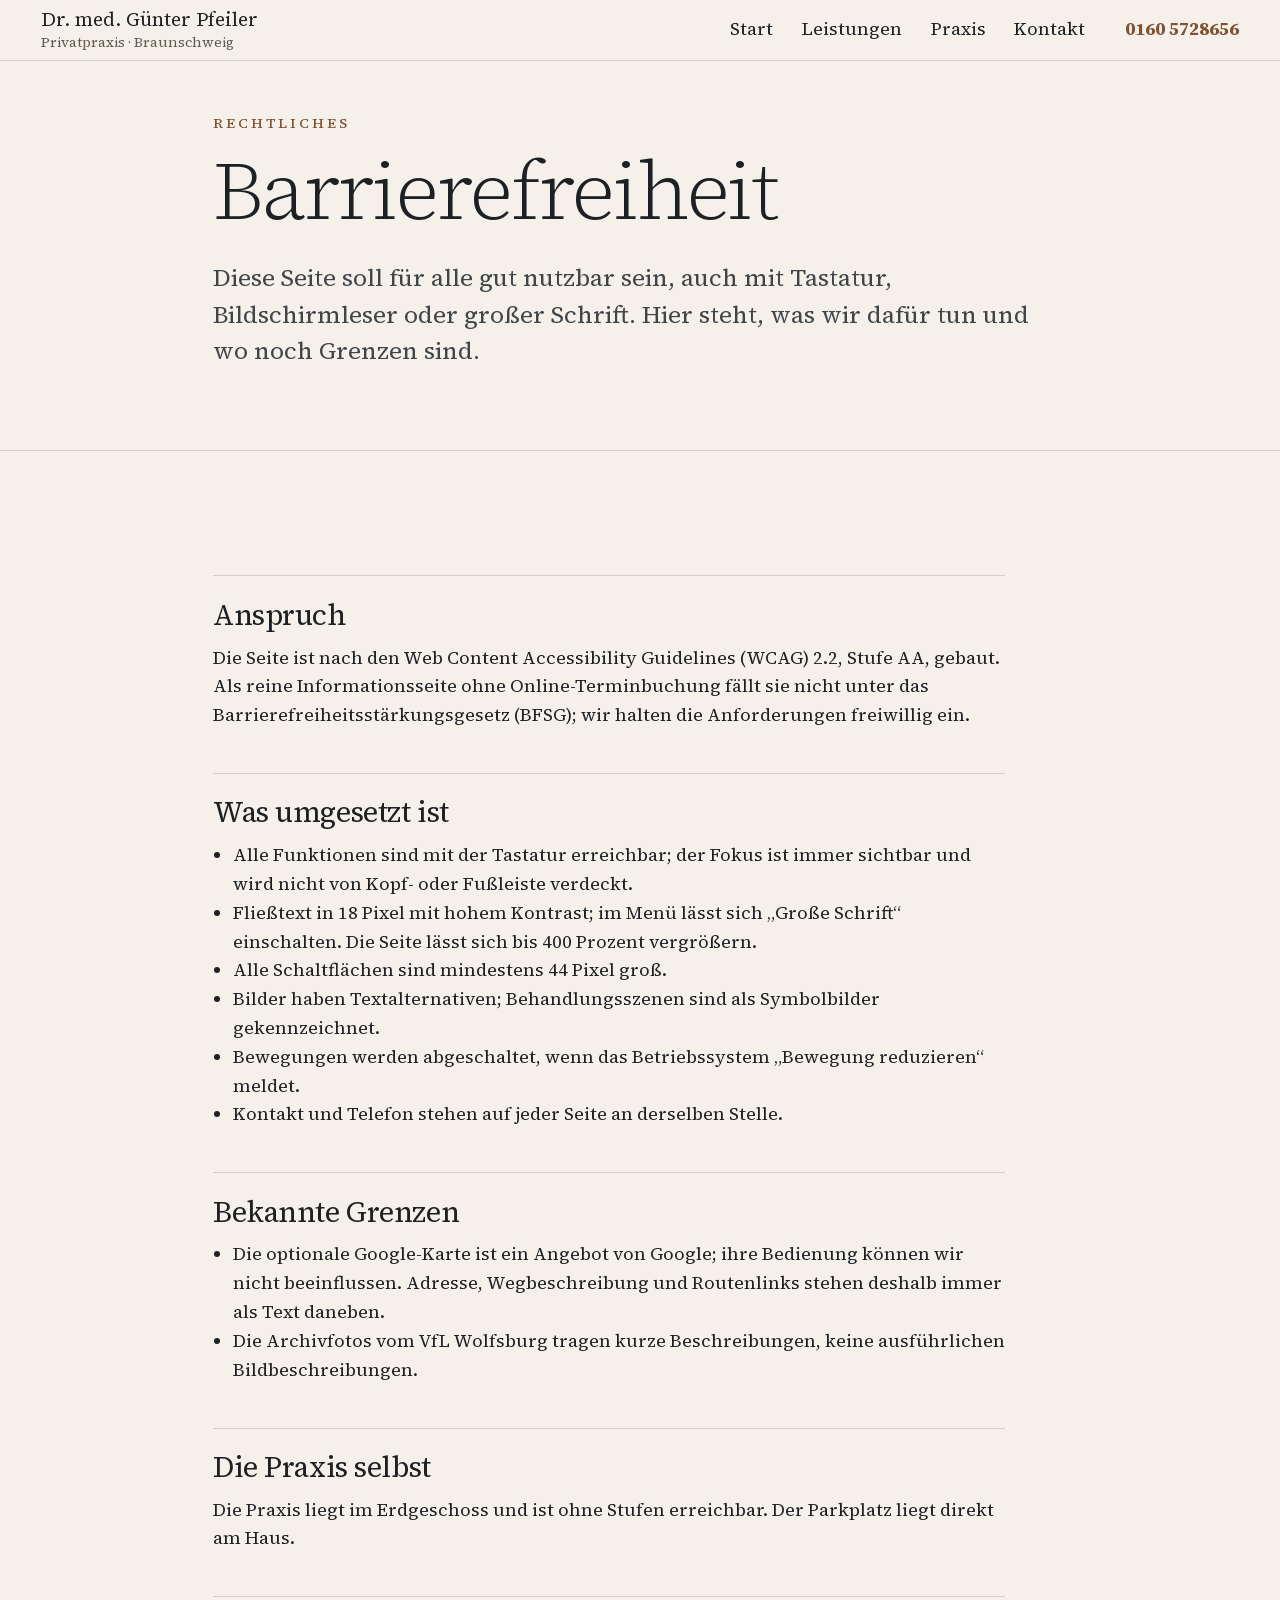
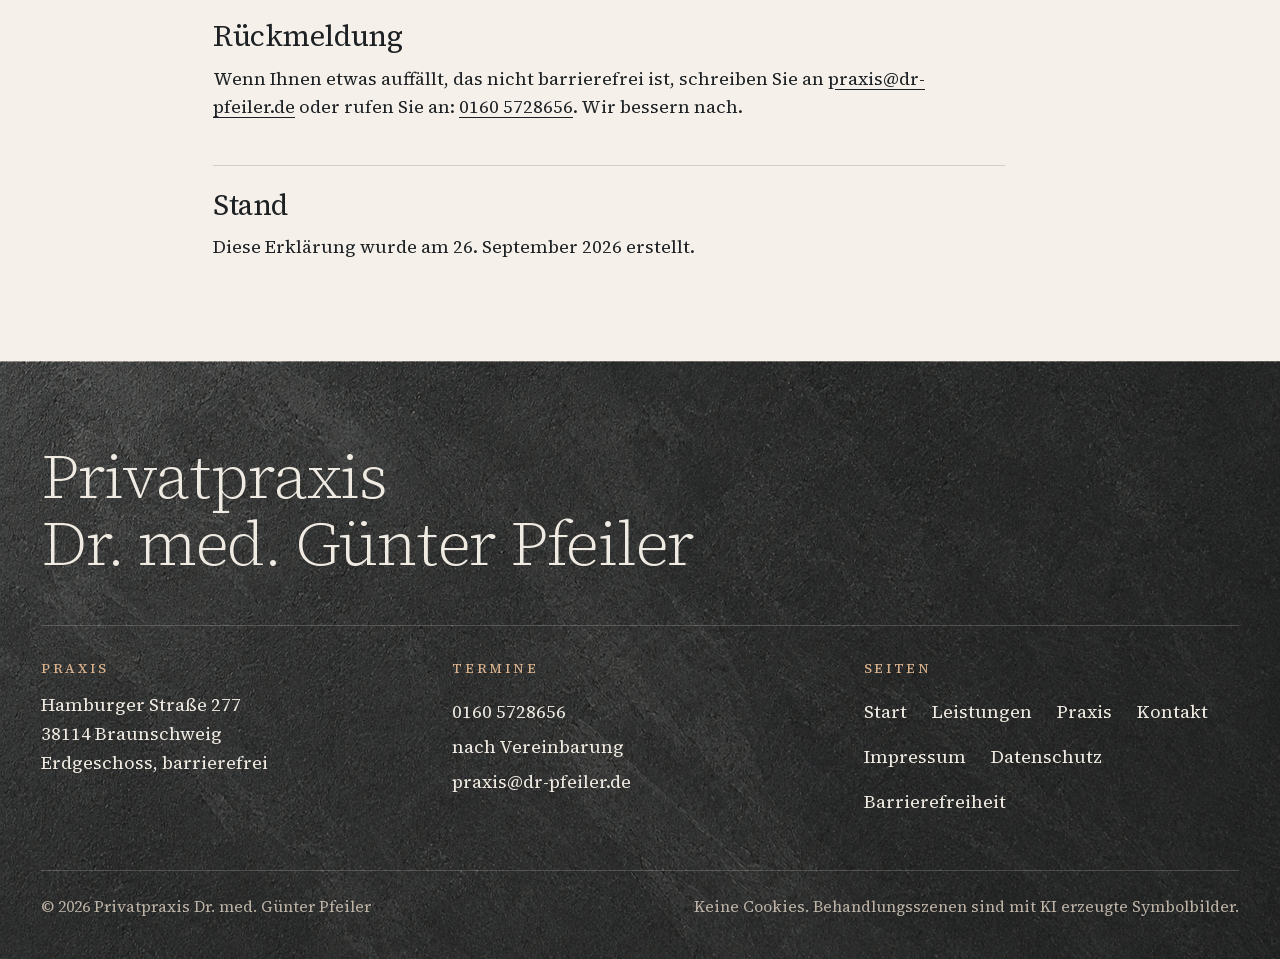
==== barrierefreiheit.html @ a3410ec6 "Entwurf Stand 27.09.2026" ====
<!DOCTYPE html>
<html lang="de">
<head>
<meta charset="utf-8">
<meta name="viewport" content="width=device-width, initial-scale=1, viewport-fit=cover">
<title>Barrierefreiheit — Dr. med. Günter Pfeiler</title>
<meta name="description" content="Erklärung zur Barrierefreiheit der Website der Privatpraxis Dr. med. Günter Pfeiler.">
<meta name="robots" content="noindex, nofollow"><!-- ENTWURF: vor dem Livegang entfernen -->
<meta name="theme-color" content="#f5f1ea">
<link rel="preload" href="assets/fonts/source-serif-4.woff2" as="font" type="font/woff2" crossorigin>
<link rel="stylesheet" href="assets/css/edel.css?v=28">
<script>document.documentElement.className+=" js";try{if(localStorage.getItem("pfeiler-gross")==="1")document.documentElement.classList.add("gross")}catch(e){}</script>
<link rel="icon" href="data:image/svg+xml,%3Csvg xmlns='http://www.w3.org/2000/svg' viewBox='0 0 32 32'%3E%3Crect width='32' height='32' rx='6' fill='%231d2124'/%3E%3Ctext x='16' y='22' font-family='Georgia,serif' font-size='17' fill='%23f5f1ea' text-anchor='middle'%3EP%3C/text%3E%3C/svg%3E">
</head>
<body>
<a class="skip" href="#inhalt">Zum Inhalt springen</a>

<header class="kopf">
  <div class="wrap">
    <a class="marke" href="index.html"><span class="marke-text"><span class="titel-kurz">Dr. med. </span>Günter Pfeiler<small>Privatpraxis · Braunschweig</small></span></a>
    <nav class="nav" aria-label="Hauptmenü">
<a href="index.html">Start</a>
<a href="leistungen.html">Leistungen</a>
<a href="praxis.html">Praxis</a>
<a href="kontakt.html">Kontakt</a>
<a class="nav-tel" href="tel:+491605728656">0160 5728656</a>
    </nav>
    <a class="kopf-tel" href="tel:+491605728656" aria-label="Anrufen: 0160 5728656"><svg viewBox="0 0 24 24" fill="none" stroke="currentColor" stroke-width="1.7" stroke-linecap="round" stroke-linejoin="round" aria-hidden="true"><path d="M5 4h4l2 5-2.5 1.5a11 11 0 0 0 5 5L15 13l5 2v4a2 2 0 0 1-2 2A16 16 0 0 1 3 6a2 2 0 0 1 2-2Z"/></svg></a>
    <button class="menue" type="button" aria-expanded="false" aria-controls="menue">Menü <i aria-hidden="true"></i></button>
  </div>
</header>
<nav class="menue-flaeche" id="menue" aria-label="Menü">
<a href="index.html">Start</a>
<a href="leistungen.html">Leistungen</a>
<a href="praxis.html">Praxis</a>
<a href="kontakt.html">Kontakt</a>
<a class="menue-tel" href="tel:+491605728656"><svg viewBox="0 0 24 24" fill="none" stroke="currentColor" stroke-width="1.7" stroke-linecap="round" stroke-linejoin="round" aria-hidden="true"><path d="M5 4h4l2 5-2.5 1.5a11 11 0 0 0 5 5L15 13l5 2v4a2 2 0 0 1-2 2A16 16 0 0 1 3 6a2 2 0 0 1 2-2Z"/></svg> Termin: 0160 5728656</a>
  <div class="menue-fuss">
    <button class="schrift" type="button" aria-pressed="false"><span class="a1" aria-hidden="true">A</span><span class="a2" aria-hidden="true">A</span> Große Schrift</button>
<a href="impressum.html">Impressum</a>
<a href="datenschutz.html">Datenschutz</a>
<a href="barrierefreiheit.html" aria-current="page">Barrierefreiheit</a>
  </div>
</nav>

<main id="inhalt" tabindex="-1">

  <section class="seitenkopf">
    <div class="wrap text">
      <p class="kicker">Rechtliches</p>
      <h1>Barrierefreiheit</h1>
      <p class="lead">Diese Seite soll für alle gut nutzbar sein, auch mit Tastatur, Bildschirmleser oder großer Schrift. Hier steht, was wir dafür tun und wo noch Grenzen sind.</p>
    </div>
  </section>
  <section class="abschnitt abschnitt--klein">
    <div class="wrap text">
      <div class="sachtext">
        <h2>Anspruch</h2>
        <p>Die Seite ist nach den Web Content Accessibility Guidelines (WCAG) 2.2, Stufe AA, gebaut. Als reine Informationsseite ohne Online-Terminbuchung fällt sie nicht unter das Barrierefreiheitsstärkungsgesetz (BFSG); wir halten die Anforderungen freiwillig ein.</p>
        <h2>Was umgesetzt ist</h2>
        <ul>
          <li>Alle Funktionen sind mit der Tastatur erreichbar; der Fokus ist immer sichtbar und wird nicht von Kopf- oder Fußleiste verdeckt.</li>
          <li>Fließtext in 18 Pixel mit hohem Kontrast; im Menü lässt sich „Große Schrift“ einschalten. Die Seite lässt sich bis 400 Prozent vergrößern.</li>
          <li>Alle Schaltflächen sind mindestens 44 Pixel groß.</li>
          <li>Bilder haben Textalternativen; Behandlungsszenen sind als Symbolbilder gekennzeichnet.</li>
          <li>Bewegungen werden abgeschaltet, wenn das Betriebssystem „Bewegung reduzieren“ meldet.</li>
          <li>Kontakt und Telefon stehen auf jeder Seite an derselben Stelle.</li>
        </ul>
        <h2>Bekannte Grenzen</h2>
        <ul>
          <li>Die optionale Google-Karte ist ein Angebot von Google; ihre Bedienung können wir nicht beeinflussen. Adresse, Wegbeschreibung und Routenlinks stehen deshalb immer als Text daneben.</li>
          <li>Die Archivfotos vom VfL Wolfsburg tragen kurze Beschreibungen, keine ausführlichen Bildbeschreibungen.</li>
        </ul>
        <h2>Die Praxis selbst</h2>
        <p>Die Praxis liegt im Erdgeschoss und ist ohne Stufen erreichbar. Der Parkplatz liegt direkt am Haus.</p>
        <h2>Rückmeldung</h2>
        <p>Wenn Ihnen etwas auffällt, das nicht barrierefrei ist, schreiben Sie an <a href="mailto:praxis@dr-pfeiler.de">praxis@dr-pfeiler.de</a> oder rufen Sie an: <a href="tel:+491605728656">0160 5728656</a>. Wir bessern nach.</p>
        <h2>Stand</h2>
        <p>Diese Erklärung wurde am 26. September 2026 erstellt.</p>
      </div>
    </div>
  </section>
</main>

<footer class="fuss" data-ruf-ende>
  <div class="wrap">
    <p class="gross">Privatpraxis<br>Dr. med. Günter Pfeiler</p>
    <div class="fuss-raster">
      <div><small>Praxis</small><address>Hamburger Straße 277<br>38114 Braunschweig<br>Erdgeschoss, barrierefrei</address></div>
      <div><small>Termine</small><a href="tel:+491605728656">0160 5728656</a><br>nach Vereinbarung<br><a href="mailto:praxis@dr-pfeiler.de">praxis@dr-pfeiler.de</a></div>
      <div><small>Seiten</small><nav aria-label="Fußzeile">
<a href="index.html">Start</a>
<a href="leistungen.html">Leistungen</a>
<a href="praxis.html">Praxis</a>
<a href="kontakt.html">Kontakt</a>
<a href="impressum.html">Impressum</a>
<a href="datenschutz.html">Datenschutz</a>
<a href="barrierefreiheit.html" aria-current="page">Barrierefreiheit</a>
      </nav></div>
    </div>
    <div class="zeile">
      <span>© 2026 Privatpraxis Dr. med. Günter Pfeiler</span>
      <span>Keine Cookies. Behandlungsszenen sind mit KI erzeugte Symbolbilder.</span>
    </div>
  </div>
</footer>

<nav class="ruf" aria-label="Schnellkontakt">
  <a class="primaer" href="tel:+491605728656"><svg viewBox="0 0 24 24" fill="none" stroke="currentColor" stroke-width="1.7" stroke-linecap="round" stroke-linejoin="round" aria-hidden="true"><path d="M5 4h4l2 5-2.5 1.5a11 11 0 0 0 5 5L15 13l5 2v4a2 2 0 0 1-2 2A16 16 0 0 1 3 6a2 2 0 0 1 2-2Z"/></svg> Anrufen</a>
  <a href="https://www.google.com/maps/dir/?api=1&amp;destination=52.27784%2C10.52268&amp;travelmode=driving" target="_blank" rel="noopener noreferrer"><svg viewBox="0 0 24 24" fill="none" stroke="currentColor" stroke-width="1.7" stroke-linecap="round" stroke-linejoin="round" aria-hidden="true"><path d="M12 21s-6-5.3-6-11a6 6 0 0 1 12 0c0 5.7-6 11-6 11Z"/><circle cx="12" cy="10" r="2.2"/></svg> Route <span class="sr-only">(öffnet Google Maps)</span></a>
</nav>

<script src="assets/js/edel.js?v=28" defer></script>
</body>
</html>
---- assets/css/edel.css ----
/* Privatpraxis Dr. Pfeiler — Stil „Edel“, Fassung 2 (26.09.2026, nach Recherche)
   Hell-only. Fließtext 18 px, Kontrast ≥ 7:1. Serifen nur in Überschriften ≥ 28 px.
   Kopf 60 px, opak beim Scrollen. Unten schwebende Leiste (Anrufen, Route), erscheint nach dem Titel.
   WCAG 2.2 AA: Fokus nie verdeckt (scroll-padding), Ziele ≥ 44 px, Reflow bei 320 px, Text-Spacing-fest. */

@font-face{font-family:'Source Serif 4';src:url('../fonts/source-serif-4.woff2') format('woff2');font-weight:200 900;font-style:normal;font-display:swap}
@font-face{font-family:'Source Serif 4';src:url('../fonts/source-serif-4-italic.woff2') format('woff2');font-weight:200 900;font-style:italic;font-display:swap}

:root{
  --papier:#f5f1ea; --papier-2:#ece6db; --papier-3:#e1dacc;
  --tinte:#1d2124;            /* 15:1 auf Papier */
  --tinte-2:#3f4549;          /* 9:1 */
  --mute:#625a52;             /* 6:1, für Nebentext */
  --linie:rgba(29,33,36,.16); --linie-stark:rgba(29,33,36,.36);
  --cognac:#7e5232;           /* 6:1 auf Papier, auch als Text ok */
  --cognac-hell:#d9b28d;
  --nacht:#24272a; --nacht-text:#f0ebe2; --nacht-mute:#bcb3a6; --nacht-linie:rgba(240,235,226,.2);

  --serif:'Source Serif 4',Georgia,'Times New Roman',serif;
  --sans:var(--serif);   /* eine Schrift für alles */

  --t-klein:.875rem;
  --t-text:1rem;                                    /* = 18 px (html 112.5 %) */
  --t-lead:clamp(1.15rem,1.05rem + .5vw,1.35rem);
  --t-h3:clamp(1.3rem,1.15rem + .7vw,1.6rem);
  --t-h2:clamp(2rem,1.4rem + 2.8vw,3.2rem);
  --t-h1:clamp(2.4rem,1.3rem + 5.6vw,5.4rem);

  --rand:clamp(1rem,.5rem + 2.5vw,3rem);
  --breite:76rem;
  --abschnitt:clamp(4rem,2.6rem + 6vw,8.5rem);
  --abschnitt-klein:clamp(2.8rem,2rem + 3.5vw,5rem);

  --kopf:60px;                 /* feste Höhe in px, damit scroll-padding stimmt (WCAG 2.4.11) */
  --leiste:0px;                /* Platz für die untere Leiste, nur schmal */
  --dauer:1.8s; --ease:cubic-bezier(.16,1,.3,1); --ease-ruhig:cubic-bezier(.22,.61,.36,1);
  color-scheme:light;
}

*,*::before,*::after{box-sizing:border-box}
html{font-size:112.5%;-webkit-text-size-adjust:100%;text-size-adjust:100%;
  scroll-padding-top:calc(var(--kopf) + 24px);scroll-padding-bottom:calc(var(--leiste) + 24px)}
html.gross{font-size:137.5%}   /* „Große Schrift“: 22 px Fließtext (bfit-Empfehlung für Textblöcke) */
@media (prefers-reduced-motion:no-preference){html{scroll-behavior:smooth}}
body{margin:0;background:var(--papier);color:var(--tinte);font:400 var(--t-text)/1.6 var(--sans);
  -webkit-font-smoothing:antialiased;padding-bottom:var(--leiste)}
img{display:block;max-width:100%;height:auto}
a{color:inherit;text-decoration-thickness:1px;text-underline-offset:.2em}
h1,h2,h3{font-family:var(--serif);font-weight:300;line-height:1.08;letter-spacing:-.015em;margin:0;text-wrap:balance;hyphens:auto;overflow-wrap:break-word}
h1{font-size:var(--t-h1);letter-spacing:-.025em}
h2{font-size:var(--t-h2)}
h3{font-size:var(--t-h3);font-weight:400;line-height:1.25}
p{margin:0}
p+p{margin-top:1em}
:focus-visible{outline:3px solid var(--cognac);outline-offset:3px;border-radius:3px}
.nacht :focus-visible,.titel :focus-visible,.ruf :focus-visible,.kopf--auf-bild :focus-visible{outline-color:var(--cognac-hell)}
.skip{position:absolute;left:-999px;top:0;z-index:200;background:var(--tinte);color:var(--papier);padding:.8rem 1.2rem;font-weight:700;text-decoration:none}
.skip:focus{left:1rem;top:1rem}
main:focus{outline:none}
.sr-only{position:absolute;width:1px;height:1px;overflow:hidden;clip:rect(0 0 0 0);white-space:nowrap}

.wrap{width:100%;max-width:var(--breite);margin-inline:auto;padding-inline:var(--rand)}
.abschnitt{padding-block:var(--abschnitt)}
.abschnitt--klein{padding-block:var(--abschnitt-klein)}
.kicker{font:500 .8rem/1.3 var(--serif);letter-spacing:.2em;text-transform:uppercase;color:var(--cognac)}
.kicker+h1,.kicker+h2{margin-top:.8rem}
.lead{font-size:var(--t-lead);line-height:1.5;color:var(--tinte-2);max-width:34em}
.gedaempft{color:var(--mute)}
.symbol{font-size:var(--t-klein);color:var(--mute);margin-top:.7rem}

/* Knöpfe und Links: ≥ 48 px hoch */
.knopf{display:inline-flex;align-items:center;justify-content:center;gap:.6rem;min-height:3rem;padding:0 1.5rem;border-radius:.75rem;
  background:var(--tinte);color:var(--papier);font:600 1rem/1.2 var(--sans);text-decoration:none;border:2px solid var(--tinte);
  transition:background .25s,color .25s}
.knopf:hover{background:var(--papier);color:var(--tinte)}
.knopf:active{transform:translateY(1px)}
.knopf--hell{background:var(--papier);color:var(--tinte);border-color:var(--papier)}
.knopf--hell:hover{background:transparent;color:var(--papier)}
.knopf--rand{background:transparent;color:var(--tinte);border-color:var(--linie-stark)}
.knopf--rand:hover{background:var(--tinte);color:var(--papier);border-color:var(--tinte)}
.knopf svg{width:1.25rem;height:1.25rem;flex:none}
.link{display:inline-flex;align-items:center;gap:.6rem;min-height:3rem;font:600 1rem/1.2 var(--sans);text-decoration:none;
  border-bottom:2px solid var(--linie-stark);transition:border-color .25s,gap .3s var(--ease)}
.link svg{width:1.2rem;height:1.2rem;flex:none;transition:transform .3s var(--ease)}
.link:hover{border-color:currentColor}
.link:hover svg{transform:translateX(.25rem)}
.aktionen{display:flex;flex-wrap:wrap;align-items:center;gap:.9rem 1.5rem;margin-top:1.8rem}

/* ---------- Kopf: 60 px, opak beim Scrollen, versteckt sich beim Runterscrollen ---------- */
.kopf{position:fixed;inset:0 0 auto;z-index:50;padding-top:env(safe-area-inset-top);color:var(--tinte);
  background:var(--papier);border-bottom:1px solid var(--linie);
  transition:transform .7s var(--ease),background .7s,border-color .7s,color .7s}
.kopf .wrap{display:flex;align-items:center;gap:8px;min-height:var(--kopf);padding-inline:16px}
@media (min-width:900px){.kopf .wrap{padding-inline:var(--rand)}}
.marke{font:400 19px/1.15 var(--serif);text-decoration:none;margin-right:auto;min-width:0;padding:.4rem 0;white-space:nowrap;overflow:hidden;text-overflow:ellipsis}
@media (max-width:420px){.marke{font-size:16px}.marke small{font-size:12.5px}}
@media (max-width:360px){.marke .titel-kurz{display:none}}
.marke small{display:block;font:400 14px/1.2 var(--sans);color:var(--mute);margin-top:.15rem}
.nav{display:none;gap:1.6rem;align-items:center;font:400 1rem/1 var(--sans)}
.nav a{text-decoration:none;padding:.9rem 0;border-bottom:2px solid transparent;transition:border-color .25s}
.nav a:hover,.nav a[aria-current=page]{border-color:currentColor}
.nav .nav-tel{font-weight:700;color:var(--cognac);margin-left:.6rem}
.kopf-tel{display:inline-flex;align-items:center;justify-content:center;width:48px;height:48px;border-radius:50%;color:inherit;text-decoration:none;
  border:1.5px solid currentColor;flex:none}
.kopf-tel svg{width:22px;height:22px}
.menue{appearance:none;background:none;border:0;color:inherit;font:600 17px/1 var(--sans);min-height:48px;padding:0 2px 0 10px;
  cursor:pointer;display:inline-flex;align-items:center;gap:9px;flex:none}
.menue i{display:block;width:22px;height:9px;border-block:2px solid currentColor;transition:transform .3s var(--ease)}
.menue[aria-expanded=true] i{transform:scaleX(.6)}
.kopf.versteckt{transform:translateY(-100%)}
/* über dem Titelbild: durchsichtig und hell */
.kopf--auf-bild.oben{background:transparent;border-color:transparent;color:#f5f1ea}
.kopf--auf-bild.oben .marke small{color:rgba(245,241,234,.8)}
.kopf--auf-bild.oben .nav .nav-tel{color:#f5f1ea}
@media (min-width:960px){.nav{display:flex}.menue,.kopf-tel{display:none}}

.menue-flaeche{position:fixed;inset:0;z-index:49;background:var(--papier);overflow:auto;
  padding:calc(var(--kopf) + env(safe-area-inset-top) + 1.5rem) var(--rand) 2rem;
  display:flex;flex-direction:column;gap:0;opacity:0;visibility:hidden;transition:opacity .3s var(--ease),visibility .3s}
.menue-flaeche a{font:300 clamp(1.9rem,1.2rem + 3vw,2.6rem)/1.3 var(--serif);text-decoration:none;border-bottom:1px solid var(--linie);padding:.7rem 0;min-height:3rem}
.menue-flaeche a[aria-current=page]{color:var(--cognac)}
.menue-flaeche .menue-tel{margin-top:1.4rem;font:600 1.05rem/1.2 var(--sans);border:0;color:var(--cognac);display:inline-flex;align-items:center;gap:.6rem}
.menue-flaeche .menue-tel svg{width:1.3rem;height:1.3rem}
.menue-fuss{margin-top:auto;padding-top:1.5rem;border-top:1px solid var(--linie);display:flex;flex-wrap:wrap;gap:.8rem 1.4rem;align-items:center}
.schrift{appearance:none;background:none;border:1.5px solid var(--linie-stark);border-radius:.75rem;color:inherit;font:600 .95rem/1.2 var(--sans);
  min-height:3rem;padding:0 1.1rem;cursor:pointer;display:inline-flex;align-items:center;gap:.6rem}
.schrift[aria-pressed=true]{background:var(--tinte);color:var(--papier);border-color:var(--tinte)}
.schrift .a1{font:600 .8rem/1 var(--serif)}
.schrift .a2{font:600 1.25rem/1 var(--serif)}
body.menue-offen .menue-flaeche{opacity:1;visibility:visible}
body.menue-offen .kopf{transform:none;background:var(--papier);border-color:var(--linie);color:var(--tinte)}
body.menue-offen .kopf .marke small{color:var(--mute)}
body.menue-offen{overflow:hidden}

/* ---------- Titelbild: nicht Vollbild, Text unten, dunkler Verlauf für Kontrast ---------- */
.titel{position:relative;min-height:min(72svh,44rem);display:flex;align-items:flex-end;color:#f5f1ea;overflow:hidden;background:#3a3532}
.titel>img{position:absolute;inset:0;width:100%;height:100%;object-fit:cover;object-position:44% 30%}
@media (min-width:900px){.titel>img{object-position:50% 12%}}
.titel::after{content:"";position:absolute;inset:0;
  background:linear-gradient(180deg,rgba(20,18,16,.55) 0%,rgba(20,18,16,.05) 22%,rgba(20,18,16,0) 38%,rgba(20,18,16,.6) 60%,rgba(20,18,16,.9) 100%)}
.titel .wrap{position:relative;z-index:1;padding-top:calc(var(--kopf) + 5rem);padding-bottom:clamp(2rem,1.5rem + 3vw,3.5rem)}
.titel .ueberzeile{font:500 .85rem/1.3 var(--serif);letter-spacing:.2em;text-transform:uppercase;color:rgba(245,241,234,.9)}
.titel h1{margin-top:.5rem;max-width:12em;hyphens:manual;font-size:clamp(2.8rem,1.4rem + 7vw,6.4rem);text-shadow:0 2px 24px rgba(0,0,0,.35)}
.titel h1 em{font-style:italic;font-weight:200}
.titel .unterzeile{margin-top:1rem;font-size:var(--t-lead);line-height:1.45;color:rgba(245,241,234,.92);max-width:28em;text-shadow:0 1px 16px rgba(0,0,0,.4)}
.titel .aktionen{margin-top:1.4rem}

/* Vertrauensband unter dem Titel: zentriert, auf jeder Breite */
.band-vertrauen{background:var(--papier-2);border-bottom:1px solid var(--linie)}
.band-vertrauen ul{list-style:none;margin:0 auto;padding:1.1rem var(--rand);display:grid;gap:.9rem 2rem;justify-items:center}
.band-vertrauen li{display:flex;gap:.7rem;align-items:flex-start;text-align:left;max-width:22rem;font-size:var(--t-klein);line-height:1.4;color:var(--tinte-2)}
.band-vertrauen li b{display:block;color:var(--tinte);font-size:1rem}
.band-vertrauen svg{width:1.4rem;height:1.4rem;flex:none;color:var(--cognac);margin-top:.15rem}
@media (min-width:720px){.band-vertrauen ul{grid-template-columns:repeat(3,1fr);padding-block:1.4rem}}

/* Seitenkopf ohne Bild */
.seitenkopf{padding-top:calc(var(--kopf) + env(safe-area-inset-top) + 3rem);padding-bottom:var(--abschnitt-klein);border-bottom:1px solid var(--linie)}
.seitenkopf h1{font-size:clamp(2.3rem,1.4rem + 4.4vw,4.6rem)}
.seitenkopf .lead{margin-top:1.4rem}

/* ---------- Text ---------- */
.aussage{font:300 clamp(1.55rem,1.1rem + 2.1vw,2.6rem)/1.25 var(--serif);letter-spacing:-.01em;max-width:22em;text-wrap:pretty}
.aussage em{font-style:italic;color:var(--cognac)}
.zweispalt{display:grid;gap:2rem}
@media (min-width:900px){.zweispalt{grid-template-columns:minmax(0,4fr) minmax(0,7fr);gap:4rem;align-items:start}}

/* ---------- Situationen („Womit kommen Sie?“) ---------- */
.situationen{list-style:none;margin:2.4rem 0 0;padding:0;display:grid;gap:1rem}
@media (min-width:720px){.situationen{grid-template-columns:repeat(2,1fr);gap:1.2rem}}
.situationen a{display:grid;grid-template-rows:auto 1fr auto;gap:.8rem;min-height:100%;padding:1.5rem;border-radius:1rem;background:var(--papier-2);
  text-decoration:none;border:1px solid transparent;transition:border-color .8s,transform .9s var(--ease)}
.situationen a:hover{border-color:var(--linie-stark);transform:translateY(-2px)}
.situationen h3{font-size:1.45rem}
.situationen p{color:var(--tinte-2);font-size:var(--t-klein);line-height:1.5}
.situationen span{display:inline-flex;align-items:center;gap:.5rem;font:600 var(--t-klein)/1 var(--sans);color:var(--cognac)}
.situationen span svg{width:1.1rem;height:1.1rem}

/* ---------- Leistungsliste ---------- */
.liste{list-style:none;margin:2.6rem 0 0;padding:0;border-top:1px solid var(--linie-stark)}
.liste a{display:grid;grid-template-columns:2.6rem 1fr auto;gap:.2rem 1rem;align-items:baseline;padding:1.4rem 0;min-height:3rem;
  border-bottom:1px solid var(--linie);text-decoration:none;transition:padding .4s var(--ease)}
.liste .nr{font:italic 300 1.2rem/1 var(--serif);color:var(--cognac)}
.liste h3{font-size:clamp(1.5rem,1.2rem + 1.4vw,2.3rem);font-weight:300}
.liste p{grid-column:2;color:var(--tinte-2);font-size:var(--t-klein);margin-top:.3rem}
.liste svg{grid-row:1;grid-column:3;width:1.4rem;height:1.4rem;color:var(--mute);transition:transform .4s var(--ease),color .25s}
.liste a:hover{padding-left:.5rem}
.liste a:hover svg{transform:translateX(.3rem);color:var(--cognac)}
@media (min-width:900px){.liste a{grid-template-columns:4rem minmax(0,1.1fr) minmax(0,1fr) auto;align-items:center}.liste p{grid-column:3;margin:0}.liste svg{grid-column:4}}

/* ---------- Bilder ---------- */
.bild-spalte{margin:0}
.bild{margin:0;position:relative;overflow:hidden;background:var(--papier-3);border-radius:.9rem}
.bild img{width:100%;height:100%;object-fit:cover}
.bild--breit{aspect-ratio:3/2}
.bild--kino{aspect-ratio:21/9}
.bild--hoch{aspect-ratio:4/5}
@media (max-width:699px){.bild--kino{aspect-ratio:4/3}}
.band{padding-inline:var(--rand)}
@media (min-width:900px){.band{max-width:calc(var(--breite) + 16rem);margin-inline:auto}}
.bildunterschrift{display:flex;justify-content:space-between;gap:1rem;padding-top:.7rem;font-size:var(--t-klein);color:var(--mute)}
.bildunterschrift .symbol{margin:0}

/* ---------- Ottocento-Wand (dunkel) + Glas ---------- */
.nacht,.fuss{position:relative;color:var(--nacht-text);background:#24272a url('../img/ottocento-anthrazit-hoch.webp') center/cover}
@media (min-width:900px){.nacht,.fuss{background-image:url('../img/ottocento-anthrazit-2560.webp')}}
.nacht::before,.fuss::before{content:"";position:absolute;inset:0;background:rgba(14,16,17,.5);pointer-events:none}
.nacht>*,.fuss>*{position:relative}
.nacht .kicker,.fuss small{color:var(--cognac-hell)}
.nacht .lead{color:rgba(240,235,226,.9)}
.nacht .knopf{background:var(--papier);color:var(--tinte);border-color:var(--papier)}
.nacht .knopf:hover{background:transparent;color:var(--papier)}
.nacht .link{border-color:rgba(240,235,226,.4)}
.nacht .link:hover{border-color:var(--nacht-text)}
/* Glas: komplett durchsichtig, nur ganz dezent verschwommen; sichtbar allein durch Kante und Glanzlinie */
.glas,.situationen--glas a{border-radius:1.25rem;color:var(--nacht-text);position:relative;overflow:hidden;isolation:isolate;
  background:transparent;border:1px solid rgba(255,255,255,.32);
  -webkit-backdrop-filter:blur(1.5px);backdrop-filter:blur(1.5px);
  box-shadow:inset 0 1px 0 rgba(255,255,255,.5),0 18px 50px rgba(0,0,0,.28)}
.glas{padding:clamp(1.3rem,1rem + 1.4vw,2rem)}
.glas::after,.situationen--glas a::after{content:"";position:absolute;left:8%;right:8%;top:0;height:1px;pointer-events:none;
  background:linear-gradient(90deg,transparent,rgba(255,255,255,.8),transparent)}
.situationen--glas a:hover{border-color:rgba(255,255,255,.6);background:rgba(255,255,255,.04)}
.knopf--glas{background:transparent;color:#f5f1ea;border-color:rgba(255,255,255,.55);
  -webkit-backdrop-filter:blur(1.5px);backdrop-filter:blur(1.5px);box-shadow:inset 0 1px 0 rgba(255,255,255,.45)}
.knopf--glas:hover{background:rgba(255,255,255,.12);color:#f5f1ea}
/* Lesbarkeit auf klarem Glas */
.glas,.situationen--glas a{text-shadow:0 1px 2px rgba(0,0,0,.45)}
.glas .knopf,.situationen--glas .knopf{text-shadow:none}
@supports not ((backdrop-filter:blur(1px)) or (-webkit-backdrop-filter:blur(1px))){.glas{background:rgba(40,43,46,.96)}.knopf--glas{background:rgba(40,43,46,.9)}}
@media (prefers-reduced-transparency:reduce){.glas,.knopf--glas,.ruf{-webkit-backdrop-filter:none;backdrop-filter:none;background:#2c2f32}}

/* Chronik */
.chronik{display:grid;gap:3rem;margin-top:2.6rem}
@media (min-width:900px){.chronik{grid-template-columns:minmax(0,5fr) minmax(0,6fr);gap:4.5rem;align-items:start}}
.zeitleiste{list-style:none;margin:0;padding:0}
.zeitleiste li{display:grid;grid-template-columns:5rem 1fr;gap:1rem;padding:1.1rem 0;border-bottom:1px solid var(--nacht-linie)}
.zeitleiste li:last-child{border-bottom:0}
.zeitleiste b{font:300 1.7rem/1 var(--serif);font-variant-numeric:lining-nums}
.zeitleiste span{color:var(--nacht-mute);font-size:var(--t-klein);padding-top:.3rem;line-height:1.45}
.archiv{display:grid;gap:.8rem}
.archiv .bild{background:#222;border-radius:.9rem}
.archiv img{filter:grayscale(1) contrast(1.06)}
.archiv .a1{aspect-ratio:3/2}
.archiv .a2{aspect-ratio:4/3}
.archiv figcaption{position:absolute;left:0;bottom:0;right:0;padding:1.6rem 1rem .8rem;font:italic 400 1rem/1.2 var(--serif);
  color:#f5f1ea;background:linear-gradient(transparent,rgba(0,0,0,.7))}

/* Person */
.person{display:grid;gap:2.4rem}
@media (min-width:900px){.person{grid-template-columns:minmax(0,5fr) minmax(0,6fr);gap:4.5rem;align-items:center}}
.fakten{margin:2rem 0 0;border-top:1px solid var(--linie-stark)}
.fakten div{display:grid;grid-template-columns:8rem 1fr;gap:1rem;padding:.9rem 0;border-bottom:1px solid var(--linie)}
.fakten dt{font-size:var(--t-klein);color:var(--mute);padding-top:.15rem}
.fakten dd{margin:0;font:400 1.1rem/1.4 var(--serif)}
@media (max-width:440px){.fakten div{grid-template-columns:1fr;gap:.15rem}}

/* Schritte + Kosten */
.schritte{list-style:none;margin:2.6rem 0 0;padding:0;counter-reset:s;border-top:1px solid var(--linie-stark)}
.schritte li{padding:1.6rem 0;border-bottom:1px solid var(--linie);display:grid;grid-template-columns:3.2rem 1fr;gap:.3rem 1rem}
.schritte li::before{counter-increment:s;content:counter(s,decimal-leading-zero);font:300 1.7rem/1 var(--serif);color:var(--cognac);grid-row:span 2}
.schritte h3{font-size:1.35rem}
.schritte p{color:var(--tinte-2);font-size:var(--t-klein);line-height:1.5}
@media (min-width:900px){.schritte{grid-template-columns:repeat(3,1fr);gap:0 3rem;border-top:0;display:grid}
  .schritte li{grid-template-columns:1fr;border-top:1px solid var(--linie-stark);border-bottom:0;padding-top:1.4rem}.schritte li::before{grid-row:auto;margin-bottom:1.2rem}}
.kosten{margin-top:var(--abschnitt-klein);padding:clamp(1.5rem,1rem + 2.5vw,2.8rem);background:var(--papier-2);border-radius:1.2rem;display:grid;gap:1.4rem}
@media (min-width:900px){.kosten{grid-template-columns:minmax(0,4fr) minmax(0,7fr);gap:4rem}}
.kosten ul{margin:.8rem 0 0;padding:0;list-style:none}
.kosten li{padding:.7rem 0;border-top:1px solid var(--linie)}

/* Kontakt */
.kontaktblock{display:grid;gap:2.6rem}
@media (min-width:900px){.kontaktblock{grid-template-columns:minmax(0,5fr) minmax(0,6fr);gap:4.5rem}}
.tel{display:inline-block;font:300 clamp(2rem,1.2rem + 4vw,4.2rem)/1.05 var(--serif);letter-spacing:-.02em;text-decoration:none;margin-top:1.2rem;
  border-bottom:2px solid var(--linie-stark);padding-bottom:.3rem;transition:border-color .25s,color .25s}
.tel:hover{border-color:var(--cognac);color:var(--cognac)}
.nacht .tel{border-color:rgba(240,235,226,.4)}
.nacht .tel:hover{color:var(--cognac-hell);border-color:var(--cognac-hell)}
.adresse{font-style:normal;font:400 1.2rem/1.5 var(--serif)}
.angaben{margin:0}
.angaben>div{display:grid;grid-template-columns:8rem 1fr;gap:1rem;padding:1rem 0;border-bottom:1px solid var(--linie)}
.angaben>div:last-child{border-bottom:0}
.angaben dt{font-size:var(--t-klein);color:var(--mute);padding-top:.2rem}
.angaben dd{margin:0}
.glas .angaben>div{border-color:var(--nacht-linie)}
.glas .angaben dt{color:var(--nacht-mute)}
@media (max-width:440px){.angaben>div{grid-template-columns:1fr;gap:.15rem}}
.notfall{margin-top:1.6rem;padding:1rem 1.2rem;border-radius:.9rem;border:1px solid var(--linie);font-size:var(--t-klein);line-height:1.5;color:var(--tinte-2)}
.notfall b{color:var(--tinte)}
.nacht .notfall{border-color:var(--nacht-linie);color:var(--nacht-mute)}
.nacht .notfall b{color:var(--nacht-text)}
.zeiten{width:100%;border-collapse:collapse;margin-top:1.4rem}
.zeiten th,.zeiten td{text-align:left;padding:.8rem 0;border-bottom:1px solid var(--linie);font-weight:400}
.zeiten th{font-family:var(--serif);font-size:1.1rem}
.zeiten td{color:var(--mute);text-align:right}
.fragen{border-top:1px solid var(--linie-stark)}
.fragen details{border-bottom:1px solid var(--linie)}
.fragen summary{list-style:none;cursor:pointer;display:flex;justify-content:space-between;align-items:center;gap:1rem;padding:1.1rem 0;min-height:3rem;
  font:400 1.2rem/1.35 var(--serif)}
.fragen summary::-webkit-details-marker{display:none}
.fragen summary::after{content:"";width:.7rem;height:.7rem;flex:none;border-right:2px solid currentColor;border-bottom:2px solid currentColor;
  transform:rotate(45deg) translateY(-.2rem);transition:transform .3s var(--ease)}
.fragen details[open] summary::after{transform:rotate(225deg)}
.fragen details p{padding:0 0 1.3rem;color:var(--tinte-2);max-width:40em}

/* Anfahrt: große Straßenkarte, darauf der Knopf für die Google-Karte (Zwei-Klick) */
.anfahrt{display:grid;gap:1.2rem;margin-top:1.2rem}
@media (min-width:900px){.anfahrt{grid-template-columns:minmax(0,5fr) minmax(0,7fr);gap:1.6rem;align-items:start}}
.karte{margin:2rem 0 0;display:flex;flex-direction:column;gap:.6rem}
.karte .bild{border-radius:1.1rem;aspect-ratio:4/3;box-shadow:0 20px 50px rgba(0,0,0,.35);border:1px solid rgba(255,255,255,.18)}
@media (min-width:900px){.karte .bild{aspect-ratio:2/1}}
.karte iframe{display:block;width:100%;height:100%;border:0;background:#ddd}
.karte figcaption{display:flex;flex-wrap:wrap;justify-content:space-between;gap:.4rem 1rem;padding:.2rem .4rem 0;font-size:var(--t-klein);color:var(--nacht-mute)}
.karte figcaption a{color:inherit}
.karte-laden{position:absolute;inset:auto 0 0 0;padding:1rem;display:flex;flex-direction:column;align-items:center;gap:.5rem;text-align:center;
  background:linear-gradient(transparent,rgba(20,18,16,.72))}
.karte-laden .knopf{box-shadow:0 8px 24px rgba(0,0,0,.35)}
.karte-laden p{font-size:var(--t-klein);color:rgba(240,235,226,.9);line-height:1.4;margin:0}
.karte-laden p a{color:#fff}
.karte-schliessen{align-self:flex-start;margin-top:.4rem}
.wege-knoepfe{display:flex;flex-wrap:wrap;gap:.7rem;margin-top:1.4rem}
.punkte{margin:0}
.punkte>div{padding:1rem 0;border-bottom:1px solid var(--linie)}
.punkte>div:last-child{border-bottom:0}
.punkte dt{font:400 1.2rem/1.3 var(--serif)}
.punkte dd{margin:.3rem 0 0;color:var(--tinte-2);font-size:var(--t-klein);line-height:1.5}
.glas .punkte>div{border-color:var(--nacht-linie)}
.glas .punkte dd{color:rgba(240,235,226,.85)}

/* Leistungsseite */
.sprung{position:sticky;top:calc(var(--kopf) + env(safe-area-inset-top));z-index:10;background:color-mix(in srgb,var(--papier) 94%,transparent);
  -webkit-backdrop-filter:blur(10px);backdrop-filter:blur(10px);border-bottom:1px solid var(--linie)}
.sprung .wrap{display:flex;gap:1.6rem;overflow-x:auto;scrollbar-width:none;-webkit-overflow-scrolling:touch}
.sprung .wrap::-webkit-scrollbar{display:none}
.sprung a{flex:none;display:inline-flex;align-items:center;min-height:3rem;font:400 .95rem/1 var(--sans);text-decoration:none;border-bottom:2px solid transparent;color:var(--tinte-2)}
.sprung a i{font-style:italic;font-family:var(--serif);color:var(--cognac);margin-right:.45rem}
.sprung a.aktiv,.sprung a:hover{color:var(--tinte);border-color:var(--tinte)}
.bereich{padding-block:var(--abschnitt-klein) var(--abschnitt);border-bottom:1px solid var(--linie);scroll-margin-top:calc(var(--kopf) + 4rem)}
.bereich-kopf{display:grid;gap:1.2rem;margin-bottom:2.2rem}
.bereich-kopf .nr{font:200 clamp(3.2rem,2rem + 5vw,6rem)/.85 var(--serif);color:var(--cognac);letter-spacing:-.04em}
@media (min-width:900px){.bereich-kopf{grid-template-columns:minmax(0,4fr) minmax(0,7fr);gap:4rem;align-items:end}}
.bereich-raster{display:grid;gap:2.2rem;margin-top:2.2rem}
@media (min-width:900px){.bereich-raster{grid-template-columns:minmax(0,7fr) minmax(0,5fr);gap:4rem;align-items:start}
  .bereich:nth-of-type(even) .bereich-raster > .zeig:first-child{order:2}
  .bereich-raster > :only-child{grid-column:1/-1;max-width:48rem;margin-left:auto}}

/* Fuß */
.fuss{padding-block:var(--abschnitt-klein) 2.2rem;border-top:1px solid var(--nacht-linie)}
.fuss .gross{font:300 clamp(1.9rem,1.2rem + 3.2vw,3.6rem)/1.08 var(--serif);letter-spacing:-.02em}
.fuss-raster{display:grid;gap:2rem;margin-top:2.6rem;padding-top:2rem;border-top:1px solid var(--nacht-linie)}
@media (min-width:900px){.fuss-raster{grid-template-columns:repeat(3,1fr)}}
.fuss small{display:block;font:500 .75rem/1 var(--serif);letter-spacing:.2em;text-transform:uppercase;margin-bottom:.9rem}
.fuss address{font-style:normal}
.fuss nav{display:flex;flex-wrap:wrap;gap:.2rem 1.4rem}
.fuss nav a,.fuss address a,.fuss .fuss-raster a{display:inline-block;padding:.35rem 0;text-decoration:none}
.fuss a:hover{text-decoration:underline}
.fuss .zeile{margin-top:2.6rem;padding-top:1.3rem;border-top:1px solid var(--nacht-linie);display:flex;flex-wrap:wrap;justify-content:space-between;gap:.5rem 2rem;
  font-size:var(--t-klein);color:var(--nacht-mute)}

/* ---------- Untere Leiste (schmal): Anrufen + Route, ≥ 48 px Ziele, safe-area ---------- */
.ruf{position:fixed;left:.75rem;right:.75rem;bottom:max(.75rem,env(safe-area-inset-bottom));z-index:40;
  display:grid;grid-template-columns:1fr 1fr;gap:.5rem;padding:.5rem;border-radius:1.25rem;
  color:#f5f1ea;background:rgba(29,33,36,.88);border:1px solid rgba(255,255,255,.18);
  -webkit-backdrop-filter:blur(16px) saturate(1.4);backdrop-filter:blur(16px) saturate(1.4);
  box-shadow:0 12px 36px rgba(0,0,0,.3),inset 0 1px 0 rgba(255,255,255,.14);
  transform:translateY(calc(100% + 2rem));transition:transform .9s var(--ease)}
.ruf.sichtbar{transform:none}
.ruf a{display:inline-flex;align-items:center;justify-content:center;gap:.55rem;min-height:3rem;border-radius:.85rem;text-decoration:none;
  font:600 1rem/1.2 var(--sans);color:#f5f1ea;border:1px solid rgba(255,255,255,.22)}
.ruf a svg{width:1.2rem;height:1.2rem;flex:none}
.ruf a.primaer{background:#f5f1ea;color:#1d2124;border-color:#f5f1ea}
@media (max-width:959px){:root{--leiste:calc(4.6rem + env(safe-area-inset-bottom))}}
@media (min-width:960px){.ruf{display:none}}
/* Reflow (WCAG 1.4.10): bei sehr kleiner Höhe nichts festkleben */
@media (max-height:520px){.kopf{position:absolute}.ruf{display:none}:root{--leiste:0px}.sprung{position:static}}

/* Rechtstexte */
.sachtext{max-width:44rem}
.sachtext h2{font-size:var(--t-h3);font-weight:400;margin:2.4rem 0 .7rem;padding-top:1.3rem;border-top:1px solid var(--linie)}
.sachtext h3{font-size:1.15rem;margin:1.6rem 0 .5rem}
.sachtext p,.sachtext ul,.sachtext address{margin:0 0 1rem;font-style:normal}
.sachtext ul{padding-left:1.1rem}
.muted{color:var(--mute)}
.text{max-width:52rem}

/* Interne Hinweise nur mit ?intern */
.todo{display:none}
/* Bildnummern sichtbar für die Abstimmung mit Dr. Pfeiler; vor dem Livegang auf display:none setzen */
.bild-nr{display:grid;place-items:center;position:absolute;top:.7rem;left:.7rem;z-index:2;min-width:2.1rem;height:2.1rem;padding:0 .55rem;background:#1d2124;color:#f5f1ea;font:600 .9rem/1 var(--sans);border-radius:1.1rem;box-shadow:0 2px 8px rgba(0,0,0,.35)}
.titel .bild-nr{top:calc(var(--kopf) + env(safe-area-inset-top) + .8rem);left:auto;right:1rem;bottom:auto;z-index:2}
html.intern .todo{display:block;margin-top:1.2rem;border:1px dashed #b0513a;color:#8f3f2c;background:rgba(176,81,58,.06);padding:.6rem .9rem;font-size:var(--t-klein)}
html.intern .todo summary{cursor:pointer;font-weight:600}
html.intern .bild-nr{display:grid;place-items:center;position:absolute;top:.7rem;left:.7rem;z-index:2;min-width:2rem;height:2rem;padding:0 .5rem;
  background:#1d2124;color:#f5f1ea;font:600 .85rem/1 var(--sans);border-radius:1rem}

/* Einblenden, ohne Bewegung falls gewünscht */
.js .zeig{opacity:0;transform:translateY(2.2rem);transition:opacity var(--dauer) var(--ease-ruhig),transform calc(var(--dauer) + .4s) var(--ease);transition-delay:calc(var(--dl,0ms) * 2.2)}
.js .zeig.in{opacity:1;transform:none}
@media (prefers-reduced-motion:reduce){
  .js .zeig{opacity:1;transform:none;transition:none}
  *,*::before,*::after{transition-duration:.01ms!important;animation:none!important}
}
@media print{.kopf,.ruf,.menue-flaeche{display:none}body{padding:0}.nacht,.fuss{background:#fff;color:#000}.nacht::before,.fuss::before{display:none}}

/* Reflow-Feinschliff (26.09.): Rasterkinder dürfen schrumpfen, lange Wörter brechen */
.zweispalt>*,.kontaktblock>*,.person>*,.chronik>*,.bereich-kopf>*,.bereich-raster>*,.anfahrt>*,.situationen>*,.situationen a>*,.liste a>*,.fuss-raster>*{min-width:0}
.situationen h3,.liste h3,.punkte dt,.fakten dd{hyphens:auto;overflow-wrap:break-word}
.sachtext,.sachtext a{overflow-wrap:anywhere}
.menue-fuss a{font:400 1rem/1.3 var(--sans);border:0;padding:.6rem 0;min-height:3rem;display:inline-flex;align-items:center}

/* Situationen: Texte auf Glas */
.situationen--glas p{color:rgba(240,235,226,.92)}
.situationen--glas span{color:var(--cognac-hell)}
@supports not ((backdrop-filter:blur(1px)) or (-webkit-backdrop-filter:blur(1px))){.situationen--glas a{background:rgba(40,43,46,.96)}}
/* Titelbild: kein Glas, nur Kontur */
.titel .knopf--rand-hell{background:transparent;color:#f5f1ea;border-color:rgba(245,241,234,.75)}
.titel .knopf--rand-hell:hover{background:rgba(245,241,234,.16)}

/* ---------- Spielfeld-Linien auf der Wand (26.09.; Signet auf Wunsch entfernt) ---------- */
.nacht{overflow:hidden}
.feld{position:absolute;pointer-events:none;z-index:0;fill:none;stroke:rgba(217,178,141,.55);stroke-width:1.6;vector-effect:non-scaling-stroke}
.feld path,.feld circle{vector-effect:non-scaling-stroke}
.feld .punkt{fill:rgba(217,178,141,.75);stroke:none}
.nacht>.wrap{position:relative;z-index:1}
.feld--mitte{width:140vw;height:auto;aspect-ratio:1/2;top:50%;right:-45vw;transform:translateY(-50%)}
@media (min-width:900px){.feld--mitte{width:auto;height:118%;right:4%}}
.feld--strafraum{width:min(120%,70rem);height:auto;aspect-ratio:800/420;left:50%;bottom:-1px;transform:translateX(-50%)}
.feld--ecke{width:min(62vw,26rem);height:auto;aspect-ratio:1;top:0;right:0}
/* einzeichnen, sobald sichtbar */
.js .feld path,.js .feld circle:not(.punkt){stroke-dasharray:1;stroke-dashoffset:1;transition:stroke-dashoffset 5s var(--ease-ruhig)}
.js .feld .punkt{opacity:0;transition:opacity 1.6s ease 3.6s}
.js .feld.an path,.js .feld.an circle:not(.punkt){stroke-dashoffset:0}
.js .feld.an .punkt{opacity:1}
@media (prefers-reduced-motion:reduce){.js .feld path,.js .feld circle{stroke-dashoffset:0;transition:none}.js .feld .punkt{opacity:1;transition:none}}
@media print{.feld{display:none}}

/* ---------- Langsame Bewegung (26.09.): ruhig, nur transform und opacity ---------- */
.situationen--glas a{transition:border-color .9s var(--ease-ruhig),background .9s var(--ease-ruhig),transform 1.1s var(--ease)}
.situationen--glas a:hover{transform:translateY(-4px)}
.knopf,.link,.liste a,.liste svg,.link svg{transition-duration:.6s}
.liste a{transition:padding .9s var(--ease)}
/* Titelbild: Foto zoomt ganz langsam zurück, Text steigt nacheinander auf */
.js .titel>img{transform:scale(1.1);animation:titel-bild 9s var(--ease-ruhig) forwards}
@keyframes titel-bild{to{transform:scale(1)}}
.js .titel .ueberzeile,.js .titel h1,.js .titel .aktionen{opacity:0;transform:translateY(1.6rem);animation:titel-text 1.8s var(--ease) forwards}
.js .titel .ueberzeile{animation-delay:.5s}
.js .titel h1{animation-delay:.9s}
.js .titel .aktionen{animation-delay:1.5s}
@keyframes titel-text{to{opacity:1;transform:none}}
.js .band-vertrauen li{opacity:0;animation:titel-text 1.6s var(--ease) forwards}
.js .band-vertrauen li:nth-child(1){animation-delay:1.9s}
.js .band-vertrauen li:nth-child(2){animation-delay:2.2s}
.js .band-vertrauen li:nth-child(3){animation-delay:2.5s}
@media (prefers-reduced-motion:reduce){
  .js .titel>img,.js .titel .ueberzeile,.js .titel h1,.js .titel .aktionen,.js .band-vertrauen li{animation:none;opacity:1;transform:none}
}
@media (prefers-reduced-motion:reduce){*,*::before,*::after{transition-duration:.01ms!important;animation:none!important}}
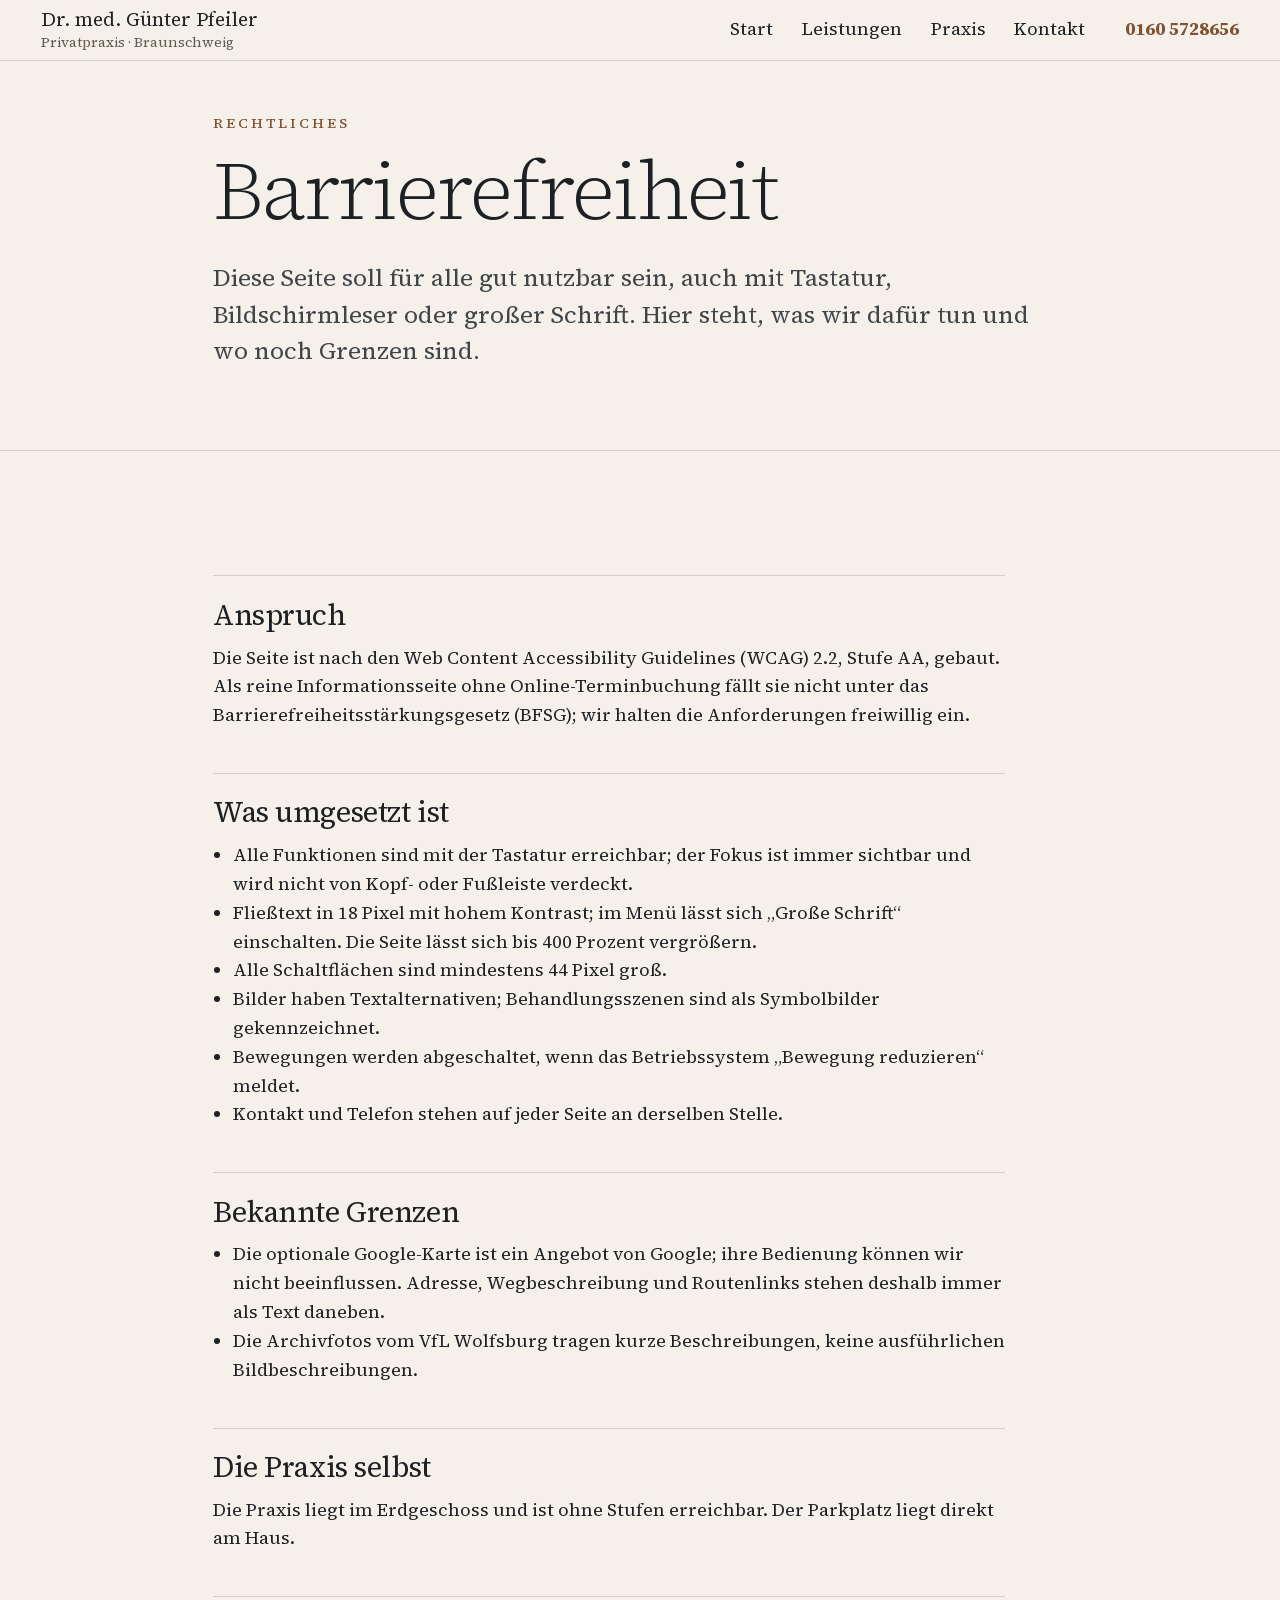
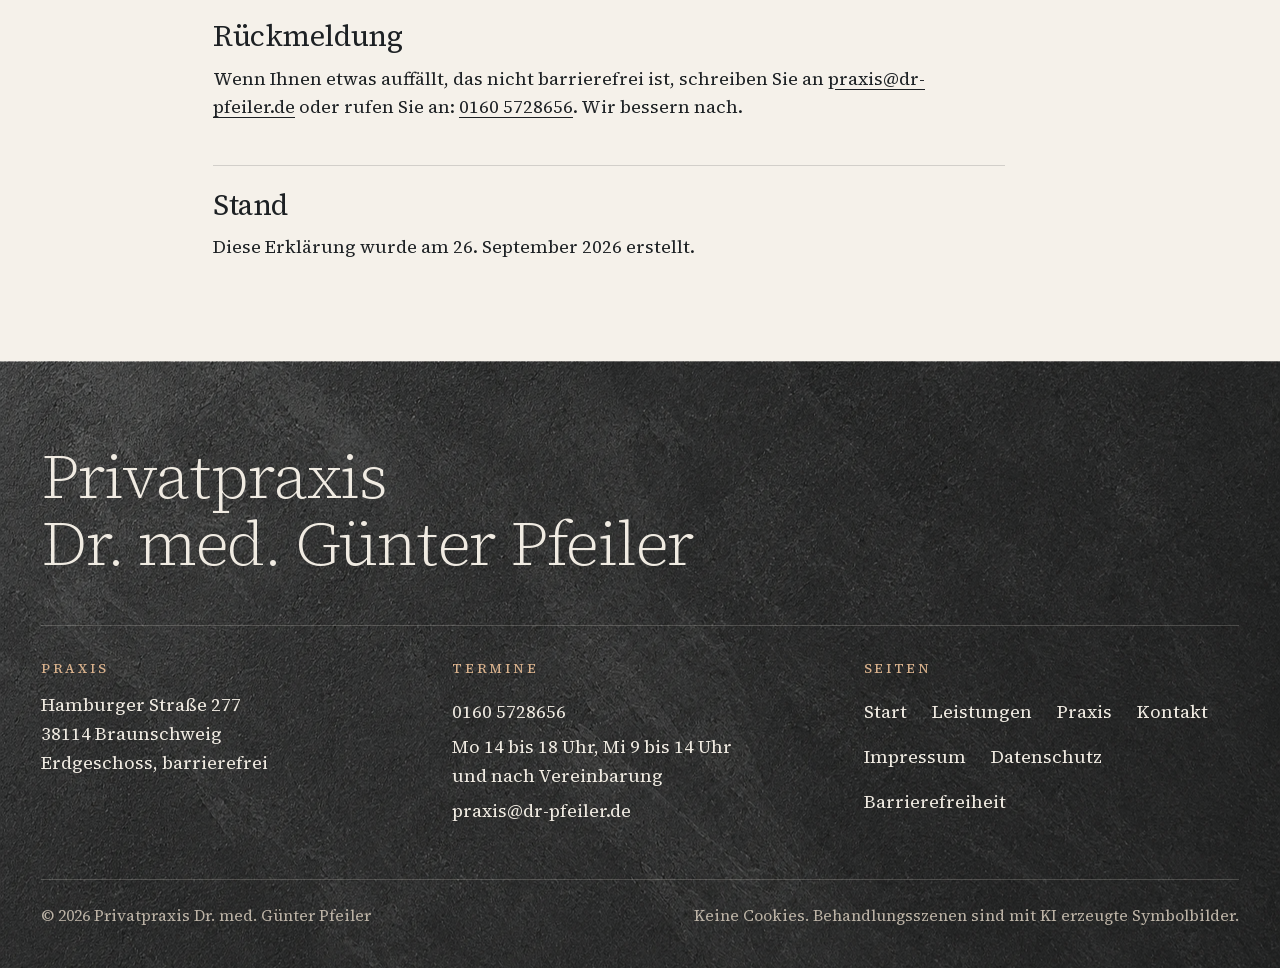
==== commit 6d88f778: "Sprechzeiten eingetragen: Montag 14 bis 18 Uhr, Mittwoch 9 bis 14 Uhr und nach Vereinbarung" ====
--- a/barrierefreiheit.html
+++ b/barrierefreiheit.html
@@ -8,7 +8,7 @@
 <meta name="robots" content="noindex, nofollow"><!-- ENTWURF: vor dem Livegang entfernen -->
 <meta name="theme-color" content="#f5f1ea">
 <link rel="preload" href="assets/fonts/source-serif-4.woff2" as="font" type="font/woff2" crossorigin>
-<link rel="stylesheet" href="assets/css/edel.css?v=28">
+<link rel="stylesheet" href="assets/css/edel.css?v=34">
 <script>document.documentElement.className+=" js";try{if(localStorage.getItem("pfeiler-gross")==="1")document.documentElement.classList.add("gross")}catch(e){}</script>
 <link rel="icon" href="data:image/svg+xml,%3Csvg xmlns='http://www.w3.org/2000/svg' viewBox='0 0 32 32'%3E%3Crect width='32' height='32' rx='6' fill='%231d2124'/%3E%3Ctext x='16' y='22' font-family='Georgia,serif' font-size='17' fill='%23f5f1ea' text-anchor='middle'%3EP%3C/text%3E%3C/svg%3E">
 </head>
@@ -87,7 +87,7 @@
     <p class="gross">Privatpraxis<br>Dr. med. Günter Pfeiler</p>
     <div class="fuss-raster">
       <div><small>Praxis</small><address>Hamburger Straße 277<br>38114 Braunschweig<br>Erdgeschoss, barrierefrei</address></div>
-      <div><small>Termine</small><a href="tel:+491605728656">0160 5728656</a><br>nach Vereinbarung<br><a href="mailto:praxis@dr-pfeiler.de">praxis@dr-pfeiler.de</a></div>
+      <div><small>Termine</small><a href="tel:+491605728656">0160 5728656</a><br>Mo 14 bis 18 Uhr, Mi 9 bis 14 Uhr<br>und nach Vereinbarung<br><a href="mailto:praxis@dr-pfeiler.de">praxis@dr-pfeiler.de</a></div>
       <div><small>Seiten</small><nav aria-label="Fußzeile">
 <a href="index.html">Start</a>
 <a href="leistungen.html">Leistungen</a>
@@ -110,6 +110,6 @@
   <a href="https://www.google.com/maps/dir/?api=1&amp;destination=52.27784%2C10.52268&amp;travelmode=driving" target="_blank" rel="noopener noreferrer"><svg viewBox="0 0 24 24" fill="none" stroke="currentColor" stroke-width="1.7" stroke-linecap="round" stroke-linejoin="round" aria-hidden="true"><path d="M12 21s-6-5.3-6-11a6 6 0 0 1 12 0c0 5.7-6 11-6 11Z"/><circle cx="12" cy="10" r="2.2"/></svg> Route <span class="sr-only">(öffnet Google Maps)</span></a>
 </nav>
 
-<script src="assets/js/edel.js?v=28" defer></script>
+<script src="assets/js/edel.js?v=31" defer></script>
 </body>
 </html>
--- a/assets/css/edel.css
+++ b/assets/css/edel.css
@@ -136,6 +136,8 @@
 .titel{position:relative;min-height:min(72svh,44rem);display:flex;align-items:flex-end;color:#f5f1ea;overflow:hidden;background:#3a3532}
 .titel>img{position:absolute;inset:0;width:100%;height:100%;object-fit:cover;object-position:44% 30%}
 @media (min-width:900px){.titel>img{object-position:50% 12%}}
+.titel>img.titel-sono{object-position:24% 30%}
+@media (min-width:900px){.titel>img.titel-sono{object-position:50% 30%}}
 .titel::after{content:"";position:absolute;inset:0;
   background:linear-gradient(180deg,rgba(20,18,16,.55) 0%,rgba(20,18,16,.05) 22%,rgba(20,18,16,0) 38%,rgba(20,18,16,.6) 60%,rgba(20,18,16,.9) 100%)}
 .titel .wrap{position:relative;z-index:1;padding-top:calc(var(--kopf) + 5rem);padding-bottom:clamp(2rem,1.5rem + 3vw,3.5rem)}
@@ -334,6 +336,8 @@
 .sprung a{flex:none;display:inline-flex;align-items:center;min-height:3rem;font:400 .95rem/1 var(--sans);text-decoration:none;border-bottom:2px solid transparent;color:var(--tinte-2)}
 .sprung a i{font-style:italic;font-family:var(--serif);color:var(--cognac);margin-right:.45rem}
 .sprung a.aktiv,.sprung a:hover{color:var(--tinte);border-color:var(--tinte)}
+.ultraschall-raster{display:grid;gap:1.6rem;margin-top:2.4rem}
+@media (min-width:700px){.ultraschall-raster{grid-template-columns:1fr 1fr;gap:2rem 1.6rem}.ultraschall-raster>:first-child{grid-column:1/-1}.ultraschall-raster>:first-child .bild{aspect-ratio:21/10}}
 .bereich{padding-block:var(--abschnitt-klein) var(--abschnitt);border-bottom:1px solid var(--linie);scroll-margin-top:calc(var(--kopf) + 4rem)}
 .bereich-kopf{display:grid;gap:1.2rem;margin-bottom:2.2rem}
 .bereich-kopf .nr{font:200 clamp(3.2rem,2rem + 5vw,6rem)/.85 var(--serif);color:var(--cognac);letter-spacing:-.04em}
@@ -454,3 +458,19 @@
   .js .titel>img,.js .titel .ueberzeile,.js .titel h1,.js .titel .aktionen,.js .band-vertrauen li{animation:none;opacity:1;transform:none}
 }
 @media (prefers-reduced-motion:reduce){*,*::before,*::after{transition-duration:.01ms!important;animation:none!important}}
+
+/* Bereiche ohne Bild: alles mittig (27.09.) */
+.bereich--zentriert .bereich-kopf{display:block;text-align:center;max-width:44rem;margin-inline:auto}
+.bereich--zentriert .bereich-kopf .nr{display:block;margin-bottom:1rem}
+.bereich--zentriert .bereich-kopf .lead{margin-inline:auto}
+.bereich--zentriert .bereich-raster{display:block;max-width:40rem;margin-inline:auto}
+.bereich--zentriert .bereich-raster>*{margin-left:0}
+.bereich--zentriert .punkte{text-align:center}
+.bereich--zentriert .todo{text-align:left}
+
+/* Lebenslauf „Zur Person“: Gruppen-Überschrift und engere Zeilen */
+.fakten-titel{margin:2.4rem 0 0;font:500 .8rem/1.3 var(--serif);letter-spacing:.2em;text-transform:uppercase;color:var(--cognac)}
+.fakten-titel+.fakten{margin-top:.8rem}
+.fakten--lauf div{padding:.6rem 0}
+.fakten--lauf dd{font-size:1rem}
+@media (min-width:900px){.person:has(.fakten--lauf){align-items:start}.person:has(.fakten--lauf)>figure{position:sticky;top:calc(var(--kopf) + 1.5rem)}}
